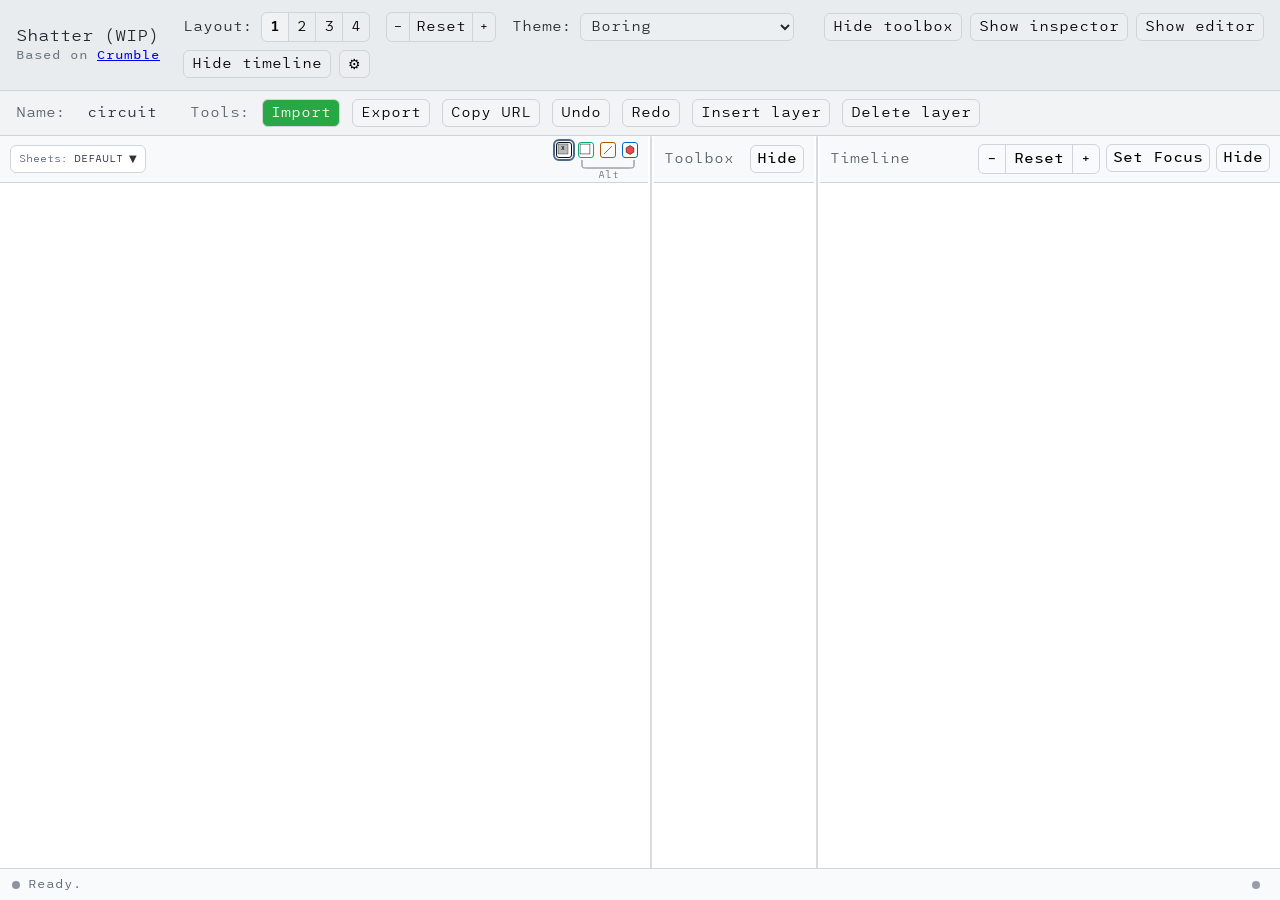
==== index.html @ cdebc97f "Nice logos in selection thingy" ====
<!doctype html>
<html lang="en">

<head>
  <meta charset="utf-8" />
  <meta name="viewport" content="width=device-width, initial-scale=1" />
  <title>Shatter – Skeleton (Milestone 1)</title>
  <style>
    :root {
      --border: #d0d7de;
      --text: #24292f;
      --bg: #ffffff;
      --muted: #f6f8fa;
      --accent: #0969da;
      --danger: #d1242f;
      --inspector-width: 320px;
      --timeline-width: 360px;
      --editor-width: 360px;
      --settings-width: 320px;
      /* Header shades (darkest at top). Adjust these to change tones. */
      --hdr-top: #e6eaef;    /* overall top header */
      --hdr-mid: #eef1f4;    /* toolbar header (import/export/etc.) */
      --hdr-panel: #f7f9fb;  /* individual panel headers */
    }

    * {
      box-sizing: border-box;
    }

    html,
    body {
      height: 100%;
    }

    body {
      font-family: var(--font-ui, system-ui, -apple-system, Segoe UI, Roboto, sans-serif);
      font-size: var(--font-size-base, 14px);
      margin: 0;
      color: var(--text);
      background: var(--bg);
      display: flex;
      flex-direction: column;
      min-height: 100vh;
    }

    header {
      display: flex;
      gap: 12px;
      align-items: center;
      padding: 12px 16px;
      border-bottom: 1px solid var(--border);
      position: sticky;
      top: 0;
      background: var(--hdr-top);
      z-index: 10;
    }

    h1 {
      font-size: 16px;
      margin: 0 12px 0 0;
      font-weight: 600; /* use semibold for Shatter title */
    }
    .title-wrap { display: flex; flex-direction: column; gap: 2px; }
    .subtitle { font-size: 12px; font-weight: 400; color: #6e7781; margin-top: 2px; }

    .toolbar {
      display: flex;
      gap: 8px;
      align-items: center;
      flex-wrap: wrap;
      flex: 1;
    }

    .spacer {
      flex: 1;
    }

    .btn {
      padding: 0 8px;
      border: 1px solid var(--btn-border-color);
      border-radius: var(--radius-btn);
      background: var(--btn-bg);
      cursor: pointer;
      font: inherit;
      display: inline-flex;
      align-items: center;
      justify-content: center;
      height: 28px;
      width: auto; /* content-sized width */
      white-space: nowrap;
      flex: 0 0 auto; /* don’t grow/shrink */
    }

    .seg {
      display: inline-flex;
      border: 1px solid var(--btn-border-color);
      border-radius: var(--radius-btn);
      overflow: hidden;
    }

    .seg button {
      padding: 0 8px;
      border: 0;
      background: var(--seg-btn-bg);
      cursor: pointer;
      font: inherit;
      display: inline-flex;
      align-items: center;
      justify-content: center;
      height: 28px;
      width: auto; /* content-sized */
      white-space: nowrap;
      flex: 0 0 auto;
    }

    .seg button+button {
      border-left: 1px solid var(--border);
    }

    .seg button.active {
      background: var(--seg-btn-bg-active);
      font-weight: 600;
    }

    .subbar {
      display: flex;
      gap: 12px;
      align-items: center;
      padding: 8px 16px;
      border-bottom: 1px solid var(--border);
      background: var(--hdr-mid);
    }

    .subbar .label {
      color: #57606a;
    }

    .subbar .name {
      padding: 4px 8px;
      border: 1px dashed transparent;
      border-radius: 4px;
      cursor: text;
      max-width: 40vw;
      white-space: nowrap;
      overflow: hidden;
      text-overflow: ellipsis;
    }

    .subbar .name:hover {
      border-color: var(--border);
    }

    .subbar .name.editing {
      background: var(--muted);
      border-color: var(--border);
      outline: none;
    }

    main {
      padding: 0px 0 0 0px;
      flex: 1;
      min-height: 0;
    }

    .workspace {
      display: flex;
      gap: 0;
      height: 100%;
    }

    .panels-wrap {
      flex: 1;
      min-width: 300px;
      margin-right: 0;
    }

    #panels {
      display: grid;
      gap: 0;
      height: 100%;
    }

    .layout-1 {
      grid-template-columns: 1fr;
      grid-template-rows: 1fr;
    }

    .layout-2 {
      grid-template-columns: 1fr 1fr;
      grid-template-rows: 1fr;
    }

    .layout-3 {
      grid-template-columns: 1fr 1fr 1fr;
      grid-template-rows: 1fr;
    }

    .layout-4 {
      grid-template-columns: 1fr 1fr;
      grid-template-rows: 1fr 1fr;
    }

    .panel {
      border: none;
      border-radius: 0;
      overflow: hidden;
      display: flex;
      flex-direction: column;
      min-height: 160px;
      background: var(--surface-bg, #fff);
    }

    /* Panel separators (only inner dividing lines) */
    #panels.layout-2 .panel:nth-child(2) {
      border-left: 1px solid var(--border);
    }

    #panels.layout-3 .panel:nth-child(2),
    #panels.layout-3 .panel:nth-child(3) {
      border-left: 1px solid var(--border);
    }

    #panels.layout-4 .panel:nth-child(2),
    #panels.layout-4 .panel:nth-child(4) {
      border-left: 1px solid var(--border);
    }

    #panels.layout-4 .panel:nth-child(3),
    #panels.layout-4 .panel:nth-child(4) {
      border-top: 1px solid var(--border);
    }

    .panel-header {
      display: flex;
      height: 47px;
      min-height: 47px;
      max-height: 47px;
      flex: 0 0 47px;
      align-items: center;
      justify-content: space-between;
      gap: 8px;
      padding: 8px 10px;
      border-bottom: 1px solid var(--border);
      overflow: visible;
      position: relative;
      z-index: 1;
      background: var(--hdr-panel);
    }

    .panel-header> :first-child {
      margin-right: auto;
    }

    .panel-title {
      font-weight: 600;
      color: #57606a;
    }

    .panel-body {
      flex: 1;
      position: relative;
      background: var(--surface-bg, #fff);
      display: flex;
      align-items: center;
      justify-content: center;
    }

    .panel-body canvas {
      width: 100%;
      height: 100%;
      display: block;
      filter: var(--canvas-filter, none);
    }

    /* Apply optional canvas filter to the timeline as well */
    #timeline-canvas {
      filter: var(--canvas-filter, none);
    }

    /* Selection widget */
    .sel-widget {
      display: flex;
      flex-direction: column;
      align-items: flex-start;
      gap: 2px;
      padding-top: 14px;
    }

    .sel-row {
      display: flex;
      gap: 6px;
      align-items: flex-start;
    }

    .sel-box {
      width: 16px;
      height: 16px;
      border: 1px solid var(--border);
      border-radius: 3px;
      background: #fff;
      position: relative;
    }

    .sel-box.gate {
      border-color: #111;
    }

    .sel-box.qubit {
      border-color: #0a7;
    }

    .sel-box.conn {
      border-color: #a50;
    }

    .sel-box.poly {
      border-color: #06c;
    }

    .sel-box.active {
      outline: 2px solid var(--accent);
      outline-offset: 1px;
    }

    .sel-group {
      position: relative;
      display: flex;
      gap: 6px;
      padding-bottom: 32px;
    }

    .sel-alt {
      font-size: 10px;
      color: #6e7781;
      position: absolute;
      left: 0;
      right: 0;
      text-align: center;
      top: 28px;
    }

    .sel-brace {
      position: absolute;
      left: 2px;
      right: 10px;
      bottom: 18px;
      height: 12px;
    }

    .sel-brace path {
      stroke: #6e7781;
      stroke-width: 1;
      fill: none;
    }

    /* Alt-active emphasis on selection widget */
    .sel-widget.alt-active .sel-alt { font-weight: 700; color: #111; }
    .sel-widget.alt-active .sel-brace path { stroke-width: 2; stroke: #111; }

    .flash {
      animation: flash 0.5s linear 1;
    }

    @keyframes flash {
      from {
        box-shadow: 0 0 0 0 var(--danger);
      }

      50% {
        box-shadow: 0 0 0 4px rgba(209, 36, 47, 0.25);
      }

      to {
        box-shadow: 0 0 0 0 var(--danger);
      }
    }
/* Inspector (global) */
    .inspector {
      width: var(--inspector-width);
      min-width: 0;
      border: none;
      border-radius: 0;
      background: var(--surface-bg, #fff);
      display: flex;
      flex-direction: column;
      overflow: hidden;
    }

    .inspector-header {
      padding: 8px 10px;
      border-bottom: 1px solid var(--border);
      color: #57606a;
      font-weight: 600;
      height: 47px;
      min-height: 47px;
      max-height: 47px;
      flex: 0 0 47px;
      display: flex;
      align-items: center;
      justify-content: space-between;
      background: var(--hdr-panel);
    }

    .inspector-left {
      display: flex;
      align-items: center;
      gap: 8px;
    }

    .inspector-title {
      font-weight: 600;
      color: #57606a;
    }

    .inspector-header .layer-info {
      margin-left: 0;
      font-weight: 500;
      color: #57606a;
    }

    .inspector-body {
      flex: 1;
      display: flex;
      align-items: stretch;
      justify-content: stretch;
      color: #6e7781;
      font-size: 12px;
    }

    #inspector-canvas {
      width: 100%;
      height: 100%;
      display: block;
    }

    .inspector.collapsed {
      width: 0 !important;
      border: none;
    }

    .inspector-header .right {
      float: right;
      display: flex;
      gap: 6px;
    }

    .inspector-resizer {
      width: 6px;
      cursor: col-resize;
      position: relative;
    }

    .inspector-resizer::after {
      content: "";
      position: absolute;
      top: 0;
      bottom: 0;
      left: 2px;
      width: 2px;
      background: var(--border);
      border-radius: 2px;
      opacity: 0.8;
    }
    /* Toolbox (global, fixed width, no resizer) */
    .toolbox {
      width: var(--markers-width);
      min-width: 0;
      border: none;
      border-radius: 0;
      background: var(--surface-bg, #fff);
      display: flex;
      flex-direction: column;
      overflow: hidden;
    }
    .toolbox-header {
      padding: 8px 10px;
      border-bottom: 1px solid var(--border);
      color: #57606a;
      font-weight: 600;
      height: 47px;
      min-height: 47px;
      max-height: 47px;
      flex: 0 0 47px;
      display: flex;
      align-items: center;
      justify-content: space-between;
      background: var(--hdr-panel);
    }
    .toolbox-title { font-weight: 600; color: #57606a; }
    .toolbox-body {
      flex: 1;
      display: flex;
      flex-direction: column;
      gap: 6px;
      padding: 8px;
      font-size: 12px;
      color: #24292f;
      overflow-y: auto;
    }
    .toolbox.collapsed { width: 0 !important; border: none; display: none !important; }
    .toolbox-border {
      width: 6px;
      cursor: default; /* not draggable; avoid resize cursor */
      position: relative;
    }

    .toolbox-border::after {
      content: "";
      position: absolute;
      top: 0;
      bottom: 0;
      left: 2px;
      width: 2px;
      background: var(--border);
      border-radius: 2px;
      opacity: 0.8;
    }
    /* Timeline (global) */
    .timeline {
      width: var(--timeline-width);
      min-width: 0;
      border: none;
      border-radius: 0;
      background: var(--surface-bg, #fff);
      display: flex;
      flex-direction: column;
      overflow: hidden;
    }

    .timeline-header {
      padding: 8px 10px;
      border-bottom: 1px solid var(--border);
      color: #57606a;
      font-weight: 600;
      height: 47px;
      min-height: 47px;
      max-height: 47px;
      flex: 0 0 47px;
      display: flex;
      align-items: center;
      justify-content: space-between;
      /* enable container queries for compact layer text */
      container-type: inline-size;
      background: var(--hdr-panel);
    }

    .timeline-left {
      display: flex;
      align-items: center;
      gap: 8px;
    }

    .timeline-title {
      font-weight: 600;
      color: #57606a;
    }

    .timeline-header .layer-info {
      margin-left: 0;
      font-weight: 500;
      color: #57606a;
    }
    .timeline-header .layer-info .full { display: inline; }
    .timeline-header .layer-info .compact { display: none; }
    @container (max-width: 570px) {
      .timeline-header .layer-info .full { display: none; }
      .timeline-header .layer-info .compact { display: inline; }
    }

    .timeline-body {
      flex: 1;
      display: flex;
      align-items: stretch;
      justify-content: stretch;
      color: #6e7781;
      font-size: 12px;
    }

    #timeline-canvas {
      width: 100%;
      height: 100%;
      display: block;
    }

    .timeline.collapsed { width: 0 !important; border: none; display: none !important; }

    .timeline-header .right {
      float: right;
      display: flex;
      gap: 6px;
    }

    .timeline-resizer {
      width: 6px;
      cursor: col-resize;
      position: relative;
    }

    .timeline-resizer::after {
      content: "";
      position: absolute;
      top: 0;
      bottom: 0;
      left: 2px;
      width: 2px;
      background: var(--border);
      border-radius: 2px;
      opacity: 0.8;
    }

    /* Editor (right) */
    .editor {
      width: var(--editor-width);
      min-width: 0;
      border: none;
      display: flex;
      flex-direction: column;
      background: var(--surface-bg, #fff);
    }
    .editor.resizing { cursor: col-resize; }
    .editor-header {
      display: flex;
      height: 47px;
      min-height: 47px;
      max-height: 47px;
      flex: 0 0 47px;
      align-items: center;
      justify-content: space-between;
      gap: 8px;
      padding: 8px 10px;
      border-bottom: 1px solid var(--border);
      background: var(--hdr-panel);
    }
    .editor-title { font-weight: inherit; color: #57606a; }
    .editor-body {
      flex: 1;
      display: flex;
      align-items: stretch;
      justify-content: stretch;
    }
    #editor-text {
      width: 100%;
      height: 100%;
      resize: none;
      border: 0;
      outline: none;
      font-family: var(--font-mono, ui-monospace, SFMono-Regular, Menlo, Monaco, Consolas, "Liberation Mono", "Courier New", monospace);
      font-size: 12px;
      line-height: 1.4;
      padding: 8px;
      color: var(--text);
    }
    .editor.collapsed { width: 0 !important; border: none; display: none !important; }
    .editor-resizer {
      width: 6px;
      cursor: col-resize;
      position: relative;
    }
    .editor-resizer::after {
      content: "";
      position: absolute;
      top: 0;
      bottom: 0;
      left: 2px;
      width: 2px;
      background: var(--border);
      border-radius: 2px;
      opacity: 0.8;
    }

    /* Settings (global, rightmost) */
    .settings { width: var(--settings-width); min-width: 0; border: none; border-radius: 0; background: var(--surface-bg, #fff); display: flex; flex-direction: column; overflow: hidden; }
    .settings-header { padding: 8px 10px; border-bottom: 1px solid var(--border); color: #57606a; font-weight: 600; height: 47px; min-height: 47px; max-height: 47px; flex: 0 0 47px; display: flex; align-items: center; justify-content: space-between; background: var(--hdr-panel); }
    .settings-title { font-weight: 600; color: #57606a; }
    .settings-body { flex: 1; position: relative; background: var(--surface-bg, #fff); display: block; overflow: auto; padding: 10px 14px; }
    .settings-body input,
    .settings-body textarea,
    .settings-body select { font: inherit; font-family: var(--font-ui, system-ui, -apple-system, Segoe UI, Roboto, sans-serif); }
    .settings-section { margin-bottom: 14px; }
    .settings-row, .kb-row { margin: 6px 0; }
    .settings.collapsed { width: 0 !important; border: none; display: none !important; }
    .settings-resizer { width: 6px; cursor: col-resize; position: relative; }
    .settings-resizer::after { content: ""; position: absolute; top: 0; bottom: 0; left: 2px; width: 2px; background: var(--border); border-radius: 2px; opacity: 0.8; }

    /* Consistent header button sizing across panels */
    .toolbox-header .btn,
    .inspector-header .btn,
    .timeline-header .btn,
    .editor-header .btn,
    .settings-header .btn { font-weight: 400; }
    .timeline-header .seg button { font-weight: 400; }

    /* Sheets dropdown button fixed size */
    .sheets-dd-button {
      height: 28px !important;
      width: auto !important;
      display: inline-flex;
      align-items: center;
      justify-content: center;
      background: var(--btn-bg);
      white-space: nowrap;
      flex: 0 0 auto;
    }
  </style>
  <!-- Theme overrides (colors, transparencies, radii) -->
  <link id="theme-link" rel="stylesheet" href="./src/styles/theme.css">
</head>

<body>
  <header>
    <div class="title-wrap">
      <h1>Shatter (WIP)</h1>
      <div class="subtitle">Based on <a href="https://algassert.com/crumble" target="_blank" rel="noopener noreferrer">Crumble</a></div>
    </div>
    <div class="toolbar">
      <span>Layout:</span>
      <div class="seg" id="layout-seg">
        <button data-layout="1" class="active">1</button>
        <button data-layout="2">2</button>
        <button data-layout="3">3</button>
        <button data-layout="4">4</button>
      </div>
      <div class="seg" id="panels-zoom-seg" style="margin-left:8px;">
        <button id="panels-zoom-out" title="Zoom out" style="padding:2px 6px;">−</button>
        <button id="panels-zoom-reset" title="Reset zoom" style="padding:2px 6px;">Reset</button>
        <button id="panels-zoom-in" title="Zoom in" style="padding:2px 6px;">+</button>
      </div>
      <!-- Theme selector -->
      <label for="theme-select" style="margin-left:8px;">Theme:</label>
      <select id="theme-select" style="height:28px; padding:0 6px; border:1px solid var(--btn-border-color); border-radius: var(--radius-btn); background: var(--btn-bg); font: inherit; color: var(--text);">
        <option value="boring">Boring</option>
        <option value="purple-charcoal">Marginally Less So</option>
        <option value="seventies">Groovy</option>
        <option value="quantum-hacker-bro">QU4NTu₼ H@CK3R BR0</option>
      </select>
      <div class="spacer"></div>
      <button class="btn" id="toolbox-toggle-global">Show toolbox</button>
      <button class="btn" id="inspector-toggle-global">Show inspector</button>
      <button class="btn" id="editor-toggle">Show editor</button>
      <button id="timeline-toggle-global" class="btn">Hide timeline</button>
      <button id="settings-toggle-global" class="btn" title="Toggle settings">⚙︎</button>
    </div>
  </header>
  <div class="subbar">
    <span class="label">Name:</span>
    <span id="circuit-name" class="name" title="Click to edit">circuit</span>
    <span class="label" style="margin-left:12px;">Tools:</span>
    <button class="btn" id="btn-import" style="background-color:#28a745; color:white;">Import</button>
    <button class="btn" id="btn-export">Export</button>
    <button class="btn" id="btn-copy-url" title="Copy URL to clipboard">Copy URL</button>
    <button class="btn" id="btn-undo" title="Undo (Ctrl/Cmd+Z)">Undo</button>
    <button class="btn" id="btn-redo" title="Redo (Shift+Ctrl/Cmd+Z)">Redo</button>
    <button class="btn" id="btn-insert-layer" title="Insert layer (Mod+Insert)">Insert layer</button>
    <button class="btn" id="btn-delete-layer" title="Delete layer (Mod+Delete)">Delete layer</button>
  </div>
  <main>
    <div class="workspace">
      <div class="panels-wrap">
        <div id="panels" class="layout-1"></div>
      </div>
      <!-- Toolbox panel (fixed width) -->
       <div class="toolbox-border" id="toolbox-border"></div>
      <div class="toolbox" id="toolbox">
        <div class="toolbox-header">
          <div class="toolbox-title">Toolbox</div>
          <div class="right">
            <button id="toolbox-toggle" title="Collapse toolbox" class="btn" style="padding:2px 6px;">Hide</button>
          </div>
        </div>
        <div class="toolbox-body" id="toolbox-body"></div>
      </div>
     <div class="inspector-resizer" id="inspector-resizer" title="Drag to resize inspector"></div>
      <div class="inspector" id="inspector" data-lpignore="true" data-min-width="250">
        <div class="inspector-header">
          <div class="inspector-left">
            <div class="inspector-title">Inspector</div>
            <span id="inspector-layer-info" class="layer-info"></span>
          </div>
          <span class="right">
            <button id="inspector-collapse-btn" title="Collapse inspector" class="btn" style="padding:2px 6px;">Hide</button>
          </span>
        </div>
        <div class="inspector-body" data-lpignore="true"><canvas id="inspector-canvas"></canvas></div>

      </div> 
      <div class="timeline-resizer" id="timeline-resizer" title="Drag to resize timeline"></div>
      <div class="timeline" id="timeline" data-min-width="460">
        <div class="timeline-header">
          <div class="timeline-left">
            <div class="timeline-title">Timeline</div>
            <span id="timeline-layer-info" class="layer-info"><span class="full"></span><span class="compact"></span></span>
          </div>
          <span class="right">
            <div class="seg" id="timeline-zoom-seg">
              <button id="timeline-zoom-out" title="Zoom out">−</button>
              <button id="timeline-zoom-reset" title="Reset zoom">Reset</button>
              <button id="timeline-zoom-in" title="Zoom in">+</button>
            </div>
            <button id="timeline-focus-toggle" title="Set/clear focus" class="btn" style="padding:2px 6px;">Set Focus</button>
            <button id="timeline-toggle" title="Collapse/expand" class="btn" style="padding:2px 6px;">Hide</button>
          </span>
        </div>
        <div class="timeline-body"><canvas id="timeline-canvas"></canvas></div>

      </div>
      <div class="editor-resizer" id="editor-resizer" title="Drag to resize editor"></div>
      <div class="editor" id="editor" data-min-width="440">

        <div class="editor-header">
          <div class="editor-title">Editor</div>
          <div class="right">
            <button class="btn" id="editor-reload" title="Reload editor text" style="padding:2px 6px;">Up to date</button>
            <button class="btn" id="editor-collapse-btn" title="Collapse editor" style="padding:2px 6px;">Hide</button>
          </div>
        </div>
        <div class="editor-body">
          <textarea id="editor-text" spellcheck="false" placeholder="Type here..."></textarea>
        </div>
      </div>
      <div class="settings-resizer" id="settings-resizer" title="Drag to resize settings"></div>
      <div class="settings" id="settings" data-lpignore="true" data-min-width="400">
        <div class="settings-header">
          <div class="settings-title">Settings</div>
          <div class="right">
            <button class="btn" id="settings-save-btn" title="Save settings" style="padding:2px 6px;">Save</button>
            <button class="btn" id="settings-export-btn" title="Export settings" style="padding:2px 6px;">Export</button>
            <button class="btn" id="settings-import-btn" title="Import settings" style="padding:2px 6px;">Import</button>
            <button class="btn" id="settings-collapse-btn" title="Collapse settings" style="padding:2px 6px;">Hide</button>
          </div>
        </div>
        <div class="settings-body" id="settings-body"></div>
      </div>
    </div>
  </main>
  <footer id="statusbar" title="Click to download status log"
    style="position:fixed; left:0; right:0; bottom:0; height:32px; border-top:1px solid var(--border); background:#f8fafc; display:flex; align-items:center; padding:0 12px; cursor:pointer; font-size:12px; color:#57606a; gap:12px;">
    <div id="status-left" style="display:flex; align-items:center; gap:8px; min-width:0; flex:1;">
      <span id="status-dot"
        style="display:inline-block; width:8px; height:8px; border-radius:50%; background:#8b949e;"></span>
      <span id="status-text" style="white-space:nowrap; overflow:hidden; text-overflow:ellipsis;">Ready.</span>
    </div>
    <div id="status-right"
      style="display:flex; align-items:center; gap:8px; min-width:0; flex:1; justify-content:flex-end; opacity:0.9;">
      <span id="status-dot-right"
        style="display:inline-block; width:8px; height:8px; border-radius:50%; background:#8b949e;"></span>
      <span id="status-text-right" style="white-space:nowrap; overflow:hidden; text-overflow:ellipsis;"></span>
    </div>
  </footer>
  <script type="module" src="./src/shatter_main.js"></script>
</body>

</html>
---- src/styles/theme.css ----
:root {
  /* Base colors */
  --border: #cfd4da;
  --text: #24292f;
  --bg: #ffffff;
  /* Surfaces (panels/canvases) background; default links to --bg */
  --surface-bg: var(--bg);
  /* Optional per-panel backgrounds (fallback to --surface-bg) */
  --panel-bg-1: var(--surface-bg);
  --panel-bg-2: var(--surface-bg);
  --panel-bg-3: var(--surface-bg);
  --panel-bg-4: var(--surface-bg);
  /* Canvas post-processing filter (e.g., invert for dark themes). */
  --canvas-filter: none;
  --muted: #f6f8fa;
  --accent: #4b6a88;  /* muted blue */
  --danger: #b04a4a;  /* muted red */

  /* Header shades (darkest at top). Edit these to retheme headers. */
  --hdr-top: #e9ecef;    /* overall top header */
  --hdr-mid: #f1f3f5;    /* toolbar header (import/export/etc.) */
  --hdr-panel: #f8f9fb;  /* individual panel headers */

  /* Button styling */
  --radius-btn: 6px;                 /* button & segmented control corner radius */
  --btn-border-color: var(--border); /* border color for buttons */
  --btn-bg: rgba(255, 255, 255, 0.15);         /* normal buttons (transparent) */
  --btn-bg-active: rgba(255, 255, 255, 0.30);  /* highlighted/active variant */
  --seg-btn-bg: rgba(255, 255, 255, 0.10);     /* segmented control buttons */
  --seg-btn-bg-active: rgba(255, 255, 255, 0.30);

  /* Fonts */
  /* Default UI + editor font now League Mono (falls back gracefully) */
  --font-ui: "League Mono", "Ostrich Sans", system-ui, -apple-system, Segoe UI, Roboto, sans-serif;
  --font-mono: "League Mono", ui-monospace, SFMono-Regular, Menlo, Monaco, Consolas, "Liberation Mono", "Courier New", monospace;
  /* Display font for headings */
  --font-display: "League Mono", var(--font-ui);
  --font-display-weight: 300; /* 300=Light, 400=Regular, 500=Medium, 700=Bold, 900=Black */
  --font-ui-weight: 300;      /* default UI weight (Light) */

  /* Base font size for UI */
  --font-size-base: 14px;

  /* Panels: toolbox width */
  --markers-width: 160px; /* adjust to make the toolbox wider/narrower */
}

/* Ostrich Sans removed; using League Mono */

/* Apply display font to headings (optional). Controlled by --font-display. */
h1,
.panel-title,
.timeline-title,
.settings-title,
.toolbox-title,
.inspector-title,
.editor-title {
  font-family: var(--font-display, var(--font-ui));
  font-weight: var(--font-display-weight, 700);
}

/* Apply default UI weight globally */
body { font-weight: var(--font-ui-weight, 500); }

/*
 * Self-hosted font (optional): League Mono from The League of Moveable Type
 * Place WOFF files in src/assets/fonts/league-mono/ and update the src URLs if filenames differ.
 * Common names:
 *   - LeagueMono-Regular.woff  (400)
 *   - LeagueMono-Bold.woff     (700)
 *   - LeagueMono-Light.woff    (300)  [optional]
 *   - LeagueMono-Medium.woff   (500)  [optional]
 */
@font-face {
  font-family: "League Mono";
  src: url("../assets/fonts/LeagueMono-Regular.woff") format("woff");
  font-weight: 400;
  font-style: normal;
  font-display: swap;
}
@font-face {
  font-family: "League Mono";
  src: url("../assets/fonts/LeagueMono-Medium.woff") format("woff");
  font-weight: 500;
  font-style: normal;
  font-display: swap;
}
@font-face {
  font-family: "League Mono";
  src: url("../assets/fonts/LeagueMono-Bold.woff") format("woff");
  font-weight: 700;
  font-style: normal;
  font-display: swap;
}
@font-face {
  font-family: "League Mono";
  src: url("../assets/fonts/LeagueMono-SemiBold.woff") format("woff");
  font-weight: 600;
  font-style: normal;
  font-display: swap;
}
@font-face {
  font-family: "League Mono";
  src: url("../assets/fonts/LeagueMono-Light.woff") format("woff");
  font-weight: 300;
  font-style: normal;
  font-display: swap;
}

/*
How to customize
----------------
- Change header tones: --hdr-top, --hdr-mid, --hdr-panel
- Change button translucency: --btn-bg, --btn-bg-active, --seg-btn-bg, --seg-btn-bg-active
- Change button roundness: --radius-btn
- Border color uses --btn-border-color (defaults to --border)
*/
/* Per-panel background colors via CSS variables */
#panels .panel:nth-child(1) { background: var(--panel-bg-1, var(--surface-bg)); }
#panels .panel:nth-child(1) .panel-body { background: var(--panel-bg-1, var(--surface-bg)); }
#panels .panel:nth-child(2) { background: var(--panel-bg-2, var(--surface-bg)); }
#panels .panel:nth-child(2) .panel-body { background: var(--panel-bg-2, var(--surface-bg)); }
#panels .panel:nth-child(3) { background: var(--panel-bg-3, var(--surface-bg)); }
#panels .panel:nth-child(3) .panel-body { background: var(--panel-bg-3, var(--surface-bg)); }
#panels .panel:nth-child(4) { background: var(--panel-bg-4, var(--surface-bg)); }
#panels .panel:nth-child(4) .panel-body { background: var(--panel-bg-4, var(--surface-bg)); }
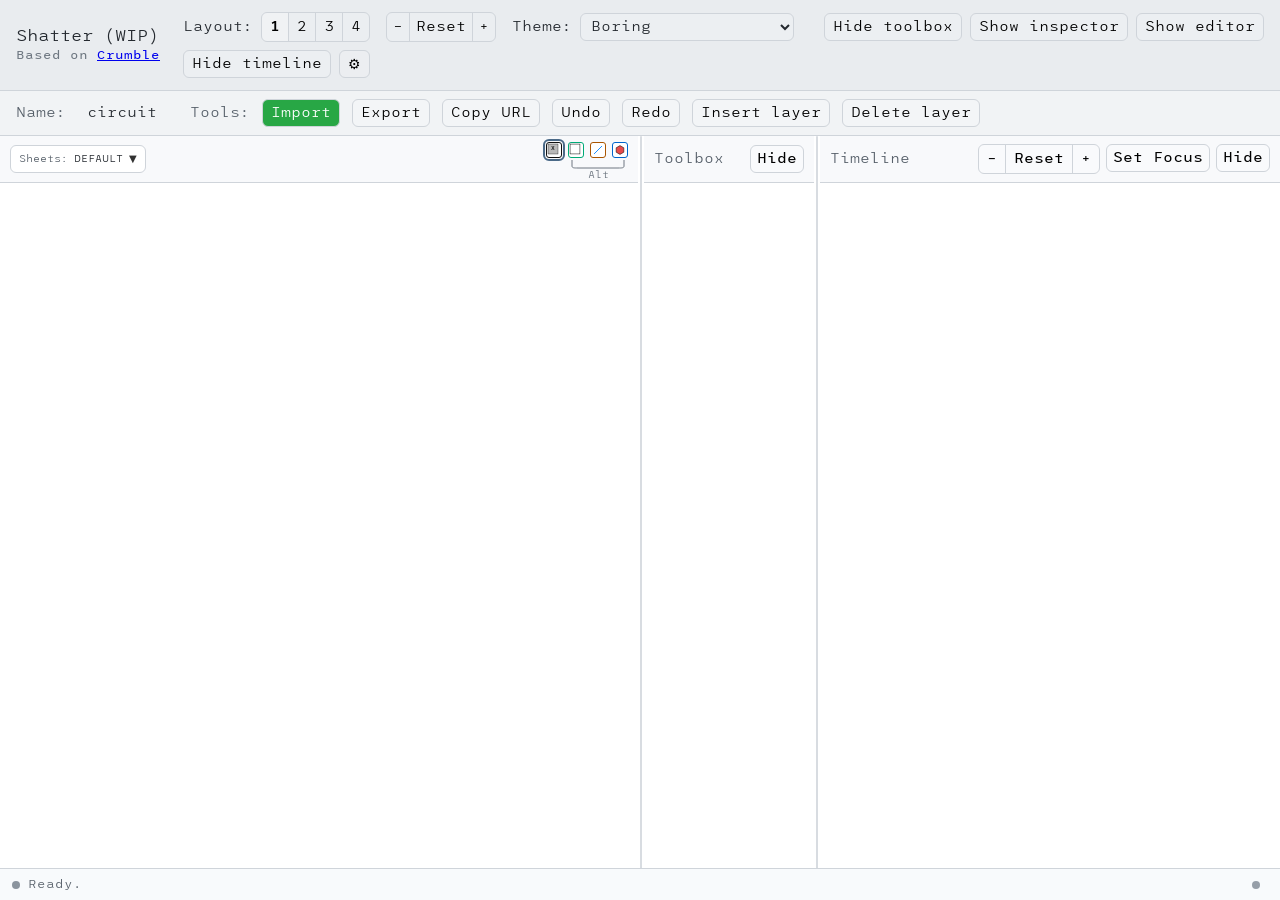
==== commit 980bbdd8: "Gate buttons in" ====
--- a/index.html
+++ b/index.html
@@ -354,8 +354,8 @@
     }
 
     /* Alt-active emphasis on selection widget */
-    .sel-widget.alt-active .sel-alt { font-weight: 700; color: #111; }
-    .sel-widget.alt-active .sel-brace path { stroke-width: 2; stroke: #111; }
+    .sel-widget.alt-active .sel-alt { font-weight: 700; color: var(--sel-alt-active, #111); }
+    .sel-widget.alt-active .sel-brace path { stroke-width: 2; stroke: var(--sel-alt-stroke-active, #111); }
 
     .flash {
       animation: flash 0.5s linear 1;
@@ -494,7 +494,7 @@
       gap: 6px;
       padding: 8px;
       font-size: 12px;
-      color: #24292f;
+      color: var(--text);
       overflow-y: auto;
     }
     .toolbox.collapsed { width: 0 !important; border: none; display: none !important; }
@@ -733,6 +733,7 @@
         <option value="seventies">Groovy</option>
         <option value="quantum-hacker-bro">QU4NTu₼ H@CK3R BR0</option>
       </select>
+      <img id="theme-badge" alt="" style="height:28px; display:none; margin-left:8px; border-radius:4px; object-fit:cover;" />
       <div class="spacer"></div>
       <button class="btn" id="toolbox-toggle-global">Show toolbox</button>
       <button class="btn" id="inspector-toggle-global">Show inspector</button>
@@ -833,16 +834,16 @@
     </div>
   </main>
   <footer id="statusbar" title="Click to download status log"
-    style="position:fixed; left:0; right:0; bottom:0; height:32px; border-top:1px solid var(--border); background:#f8fafc; display:flex; align-items:center; padding:0 12px; cursor:pointer; font-size:12px; color:#57606a; gap:12px;">
+    style="position:fixed; left:0; right:0; bottom:0; height:32px; border-top:1px solid var(--border); background: var(--status-bg, #f8fafc); display:flex; align-items:center; padding:0 12px; cursor:pointer; font-size:12px; color: var(--status-fg, #57606a); gap:12px;">
     <div id="status-left" style="display:flex; align-items:center; gap:8px; min-width:0; flex:1;">
       <span id="status-dot"
-        style="display:inline-block; width:8px; height:8px; border-radius:50%; background:#8b949e;"></span>
+        style="display:inline-block; width:8px; height:8px; border-radius:50%; background: var(--status-dot, #8b949e);"></span>
       <span id="status-text" style="white-space:nowrap; overflow:hidden; text-overflow:ellipsis;">Ready.</span>
     </div>
     <div id="status-right"
       style="display:flex; align-items:center; gap:8px; min-width:0; flex:1; justify-content:flex-end; opacity:0.9;">
       <span id="status-dot-right"
-        style="display:inline-block; width:8px; height:8px; border-radius:50%; background:#8b949e;"></span>
+        style="display:inline-block; width:8px; height:8px; border-radius:50%; background: var(--status-dot, #8b949e);"></span>
       <span id="status-text-right" style="white-space:nowrap; overflow:hidden; text-overflow:ellipsis;"></span>
     </div>
   </footer>
--- a/src/styles/theme.css
+++ b/src/styles/theme.css
@@ -42,7 +42,7 @@
   --font-size-base: 14px;
 
   /* Panels: toolbox width */
-  --markers-width: 160px; /* adjust to make the toolbox wider/narrower */
+  --markers-width: 170px; /* adjust to make the toolbox wider/narrower */
 }
 
 /* Ostrich Sans removed; using League Mono */
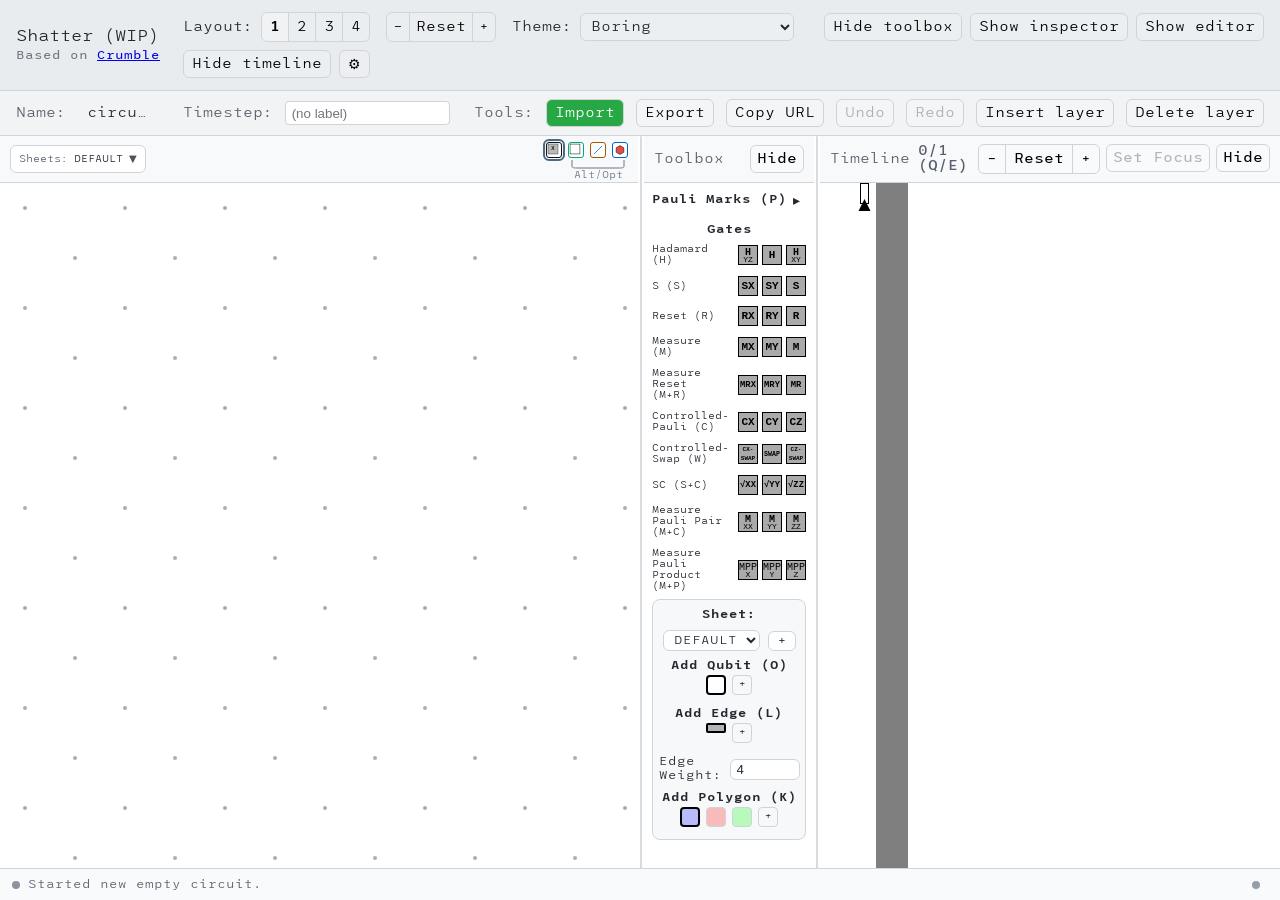
==== commit 4e70f3cc: "colour tools and bookmarks v1" ====
--- a/index.html
+++ b/index.html
@@ -745,6 +745,8 @@
   <div class="subbar">
     <span class="label">Name:</span>
     <span id="circuit-name" class="name" title="Click to edit">circuit</span>
+    <span class="label" style="margin-left:12px;">Timestep:</span>
+    <input id="timestep-label" type="text" placeholder="(no label)" style="height:24px; padding:2px 6px; border:1px solid var(--border); border-radius:4px; background:var(--bg); color:var(--text); min-width:140px;" />
     <span class="label" style="margin-left:12px;">Tools:</span>
     <button class="btn" id="btn-import" style="background-color:#28a745; color:white;">Import</button>
     <button class="btn" id="btn-export">Export</button>
--- a/src/styles/theme.css
+++ b/src/styles/theme.css
@@ -15,6 +15,8 @@
   --muted: #f6f8fa;
   --accent: #4b6a88;  /* muted blue */
   --danger: #b04a4a;  /* muted red */
+  /* Chord highlight color (used for chord-held buttons and marks header) */
+  --chord-hilite: #ffd54f; /* warm yellow */
 
   /* Header shades (darkest at top). Edit these to retheme headers. */
   --hdr-top: #e9ecef;    /* overall top header */
@@ -43,6 +45,9 @@
 
   /* Panels: toolbox width */
   --markers-width: 170px; /* adjust to make the toolbox wider/narrower */
+
+  /* Lattice dots (panels) */
+  --lattice-dot: #a8aeb6; /* slightly darker grey */
 }
 
 /* Ostrich Sans removed; using League Mono */
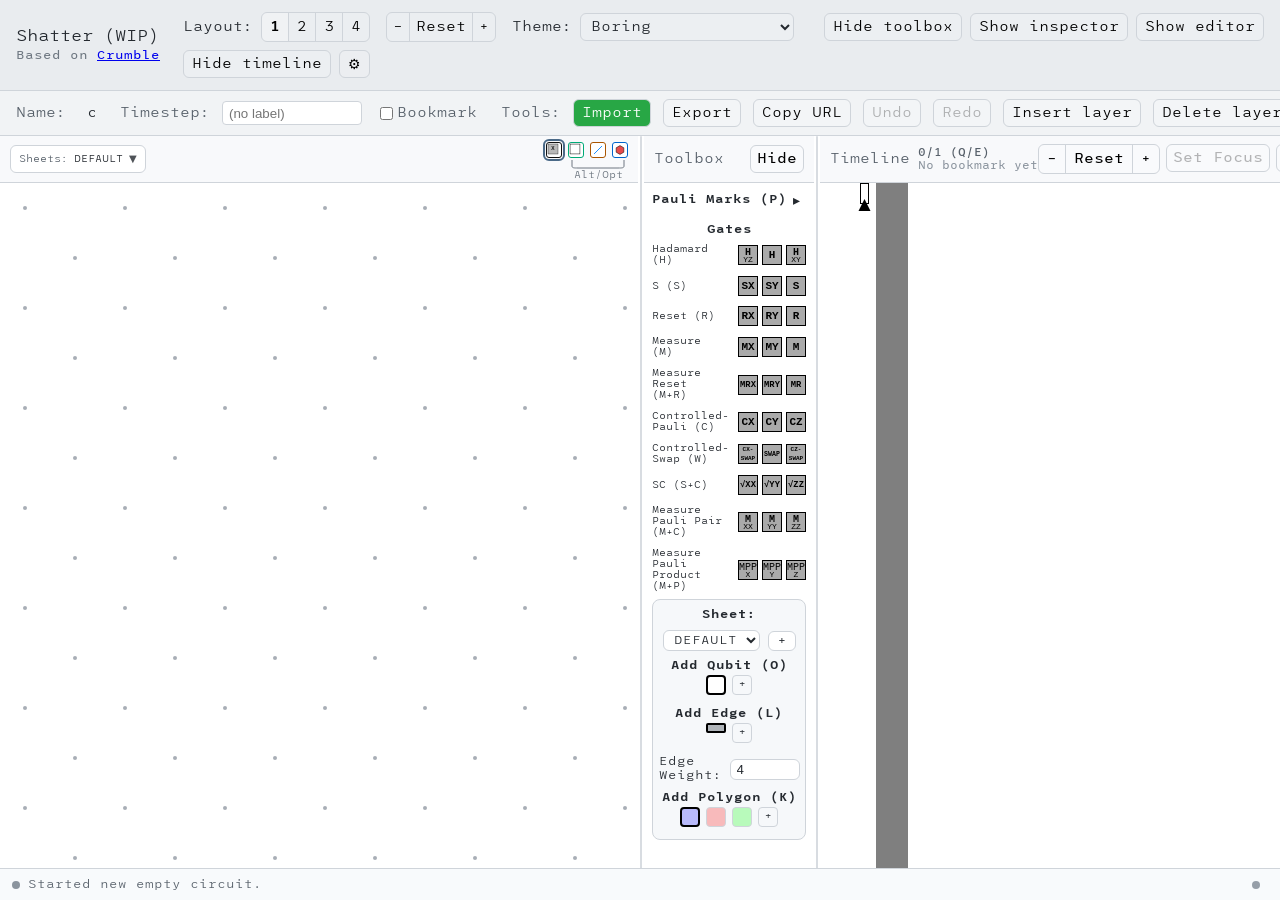
==== commit d3cb8234: "Tick bookmarks, labels on all ticks, docs Bookmarks are an optional BOOKMARK=TRUE argument on the ex" ====
--- a/index.html
+++ b/index.html
@@ -559,12 +559,38 @@
       margin-left: 0;
       font-weight: 500;
       color: #57606a;
-    }
+      display: flex;
+      flex-direction: column;
+      justify-content: center;
+      min-width: 0;
+      line-height: 1.25;
+    }
+    /* Line 1: "Layer n/m. Use Q/E to move." — smaller than the panel title. */
+    .timeline-header .layer-info .li-line1 { font-size: 11px; white-space: nowrap; }
+    /* Line 2: bookmark state, then a smaller modifier hint. */
+    .timeline-header .layer-info .li-line2 {
+      display: flex;
+      align-items: baseline;
+      gap: 6px;
+      min-width: 0;
+      white-space: nowrap;
+    }
+    .timeline-header .layer-info .li-line2 .bk {
+      font-size: 10.5px;
+      font-weight: 500;
+      color: #57606a;
+      overflow: hidden;
+      text-overflow: ellipsis;
+    }
+    .timeline-header .layer-info .li-line2 .bk.none { color: #8b949e; font-weight: 400; }
+    .timeline-header .layer-info .li-line2 .bk .bk-name { font-weight: 600; }
+    .timeline-header .layer-info .li-line2 .hint { font-size: 9px; color: #8b949e; font-weight: 400; }
     .timeline-header .layer-info .full { display: inline; }
     .timeline-header .layer-info .compact { display: none; }
     @container (max-width: 570px) {
       .timeline-header .layer-info .full { display: none; }
       .timeline-header .layer-info .compact { display: inline; }
+      .timeline-header .layer-info .li-line2 .hint { display: none; }
     }
 
     .timeline-body {
@@ -747,6 +773,9 @@
     <span id="circuit-name" class="name" title="Click to edit">circuit</span>
     <span class="label" style="margin-left:12px;">Timestep:</span>
     <input id="timestep-label" type="text" placeholder="(no label)" style="height:24px; padding:2px 6px; border:1px solid var(--border); border-radius:4px; background:var(--bg); color:var(--text); min-width:140px;" />
+    <label id="timestep-bookmark-wrap" class="label" title="Bookmark this tick (hop with Ctrl+Q / Ctrl+E)" style="margin-left:6px; display:inline-flex; align-items:center; gap:4px; cursor:pointer; user-select:none;">
+      <input id="timestep-bookmark" type="checkbox" style="margin:0; cursor:pointer;" />Bookmark
+    </label>
     <span class="label" style="margin-left:12px;">Tools:</span>
     <button class="btn" id="btn-import" style="background-color:#28a745; color:white;">Import</button>
     <button class="btn" id="btn-export">Export</button>
@@ -791,7 +820,7 @@
         <div class="timeline-header">
           <div class="timeline-left">
             <div class="timeline-title">Timeline</div>
-            <span id="timeline-layer-info" class="layer-info"><span class="full"></span><span class="compact"></span></span>
+            <span id="timeline-layer-info" class="layer-info"><span class="li-line1"><span class="full"></span><span class="compact"></span></span><span class="li-line2"><span class="bk"></span><span class="hint"></span></span></span>
           </div>
           <span class="right">
             <div class="seg" id="timeline-zoom-seg">
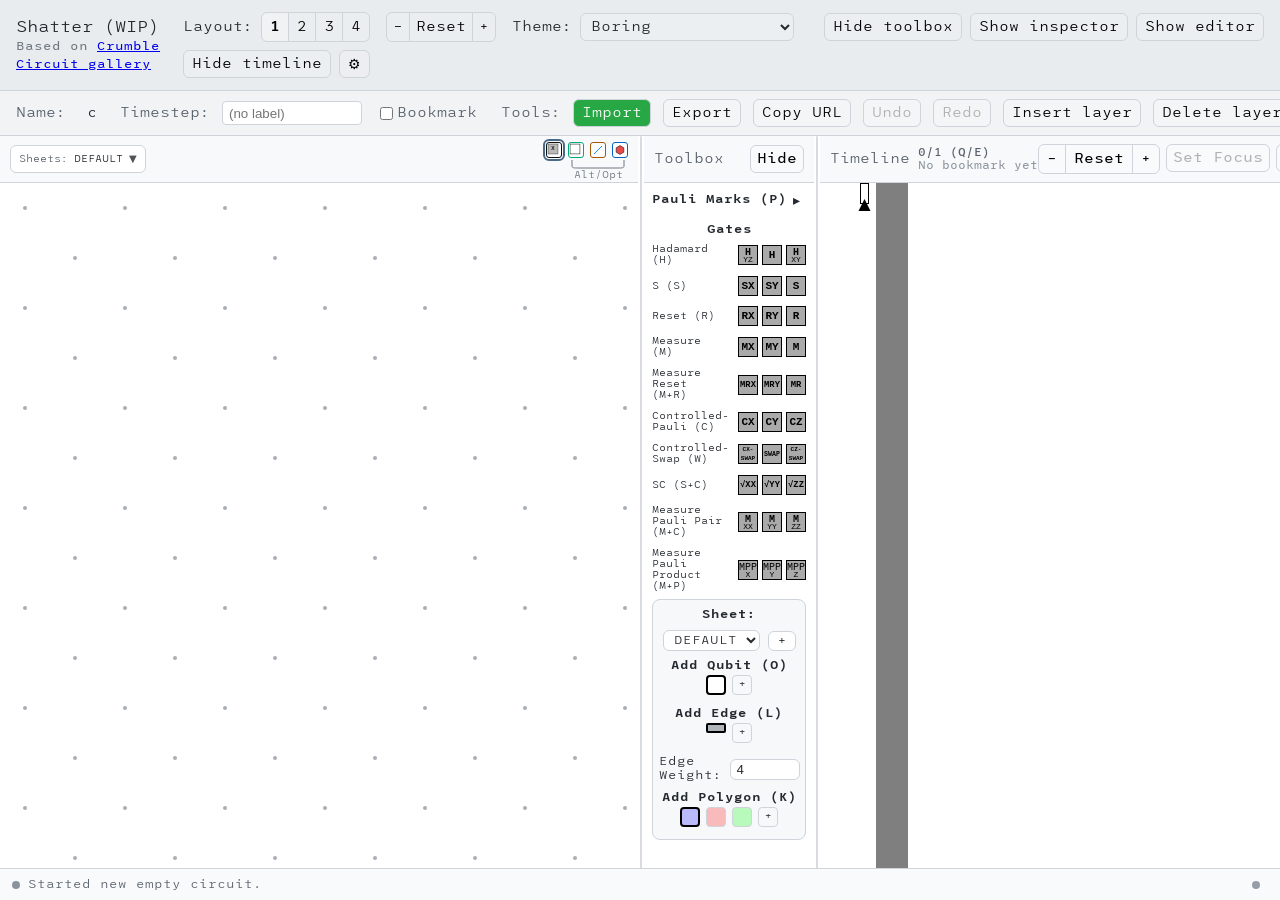
==== commit f3556f2c: "Gallery link in the header, and the Figure 2 layout - A "Circuit gallery" link under "Based on Crumb" ====
--- a/index.html
+++ b/index.html
@@ -737,6 +737,7 @@
     <div class="title-wrap">
       <h1>Shatter (WIP)</h1>
       <div class="subtitle">Based on <a href="https://algassert.com/crumble" target="_blank" rel="noopener noreferrer">Crumble</a></div>
+      <div class="subtitle"><a href="circuits/">Circuit gallery</a></div>
     </div>
     <div class="toolbar">
       <span>Layout:</span>
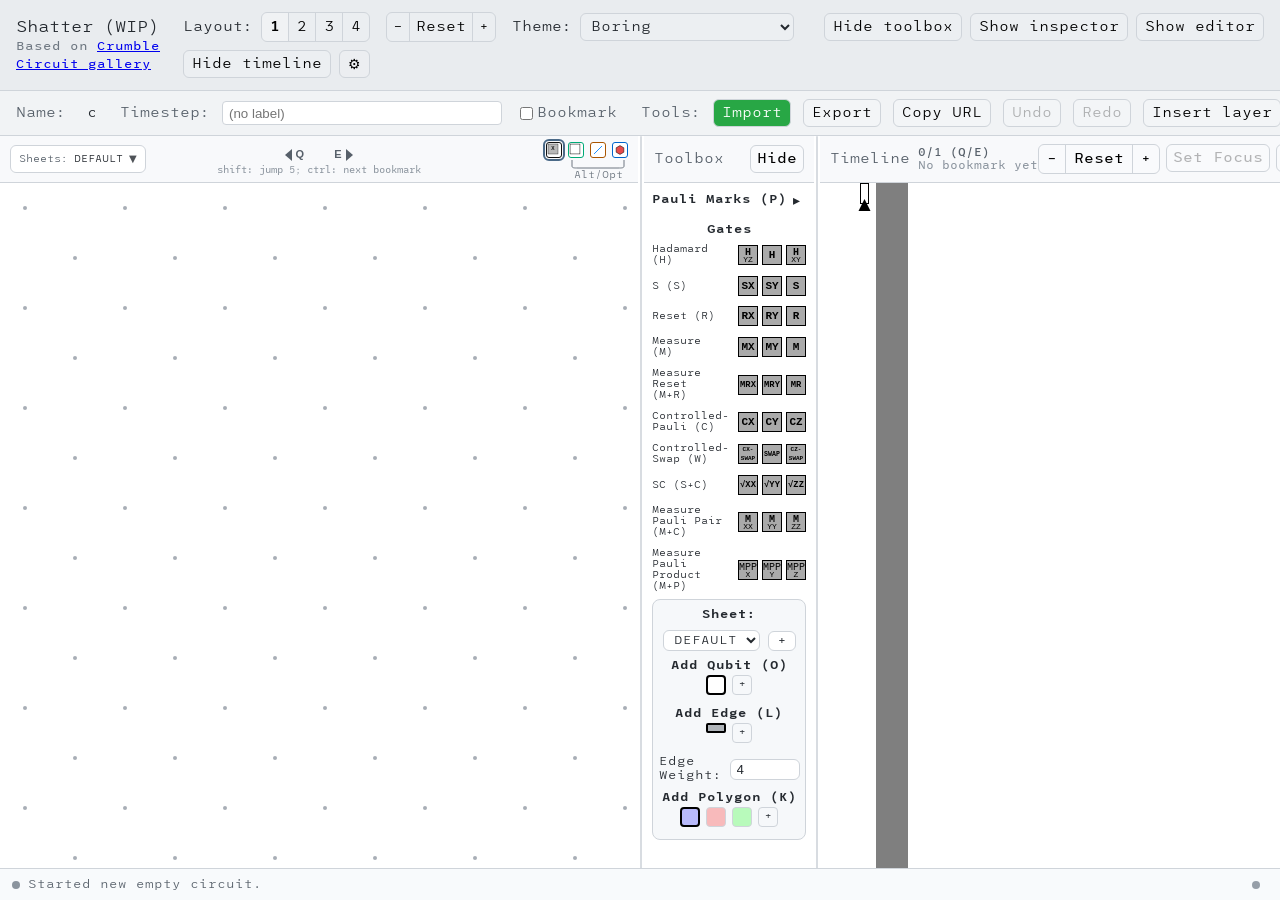
==== commit 50db8867: "Centred layer-navigation triangles in the first panel's header Two triangles with their Q/E key lett" ====
--- a/index.html
+++ b/index.html
@@ -245,6 +245,95 @@
       position: relative;
       z-index: 1;
       background: var(--hdr-panel);
+      container-type: inline-size;
+    }
+
+    /* Centred layer-navigation control (panel 1 only). Absolutely positioned so
+       it stays centred in the bar whatever the left/right content weighs. */
+    .panel-nav {
+      /* Themed via these, so a theme can recolour the control without
+         restating its layout. See src/styles/theme-hacker.css. */
+      --pn-fg: #57606a;
+      --pn-fg-strong: #24292f;
+      --pn-hint-fg: #8b949e;
+      --pn-glow: none;
+      --pn-text-glow: none;
+      position: absolute;
+      left: 50%;
+      top: 0;
+      transform: translateX(-50%);
+      height: 47px;
+      display: flex;
+      flex-direction: column;
+      align-items: center;
+      justify-content: center;
+      gap: 1px;
+      pointer-events: none;   /* let the bar behind stay clickable */
+      user-select: none;
+    }
+
+    .panel-nav .pn-row {
+      display: flex;
+      align-items: center;
+      gap: 10px;
+      pointer-events: auto;
+    }
+
+    /* No chrome: the triangle and its letter are the control. */
+    .panel-nav .pn-btn {
+      display: inline-flex;
+      align-items: center;
+      justify-content: center;
+      gap: 3px;
+      padding: 0;
+      height: 20px;
+      line-height: 1;
+      border: 0;
+      background: none;
+      color: var(--pn-fg);
+      cursor: pointer;
+      filter: var(--pn-glow);
+      /* Triangles grow sideways with the modifier; reserve the widest
+         footprint so the pair does not jitter as it changes. */
+      min-width: 40px;
+    }
+
+    .panel-nav .pn-btn:hover { color: var(--pn-fg-strong); }
+    .panel-nav .pn-btn:active { transform: translateY(1px); }
+    .panel-nav .pn-btn:focus-visible { outline: 1px solid var(--border); outline-offset: 2px; }
+
+    .panel-nav .pn-tri { display: inline-flex; align-items: center; }
+    .panel-nav .pn-key { font-size: 11px; font-weight: 600; letter-spacing: 0.02em; }
+
+    .panel-nav .pn-hint {
+      font-size: 9px;
+      color: var(--pn-hint-fg);
+      white-space: nowrap;
+      pointer-events: none;
+    }
+
+    /* The whole phrase emboldens, not just the modifier's name. */
+    .panel-nav .pn-mod { font-weight: 400; }
+    .panel-nav .pn-mod.active { font-weight: 700; color: var(--pn-fg-strong); text-shadow: var(--pn-text-glow); }
+
+    .panel-nav.mod-ctrl .pn-btn, .panel-nav.mod-shift .pn-btn { color: var(--pn-fg-strong); }
+
+    /* Keep the header's left content clear of the centred control. The cap is
+       half the bar less half the control, so it tracks the control's width. */
+    .panel-header.has-nav > :first-child { max-width: calc(50% - 115px); min-width: 0; overflow: hidden; }
+
+    /* A narrow panel (multi-panel layouts) cannot carry the hint line without
+       colliding with the sheets dropdown; drop it and keep the buttons. The
+       control is then much narrower, so the left content may have more room. */
+    @container (max-width: 420px) {
+      .panel-nav .pn-hint { display: none; }
+      .panel-header.has-nav > :first-child { max-width: calc(50% - 55px); }
+    }
+    /* Below this the buttons themselves no longer fit beside anything else,
+       so give up rather than overlap. */
+    @container (max-width: 170px) {
+      .panel-nav { display: none; }
+      .panel-header.has-nav > :first-child { max-width: none; }
     }
 
     .panel-header> :first-child {
@@ -773,7 +862,7 @@
     <span class="label">Name:</span>
     <span id="circuit-name" class="name" title="Click to edit">circuit</span>
     <span class="label" style="margin-left:12px;">Timestep:</span>
-    <input id="timestep-label" type="text" placeholder="(no label)" style="height:24px; padding:2px 6px; border:1px solid var(--border); border-radius:4px; background:var(--bg); color:var(--text); min-width:140px;" />
+    <input id="timestep-label" type="text" placeholder="(no label)" style="height:24px; padding:2px 6px; border:1px solid var(--border); border-radius:4px; background:var(--bg); color:var(--text); min-width:280px;" />
     <label id="timestep-bookmark-wrap" class="label" title="Bookmark this tick (hop with Ctrl+Q / Ctrl+E)" style="margin-left:6px; display:inline-flex; align-items:center; gap:4px; cursor:pointer; user-select:none;">
       <input id="timestep-bookmark" type="checkbox" style="margin:0; cursor:pointer;" />Bookmark
     </label>
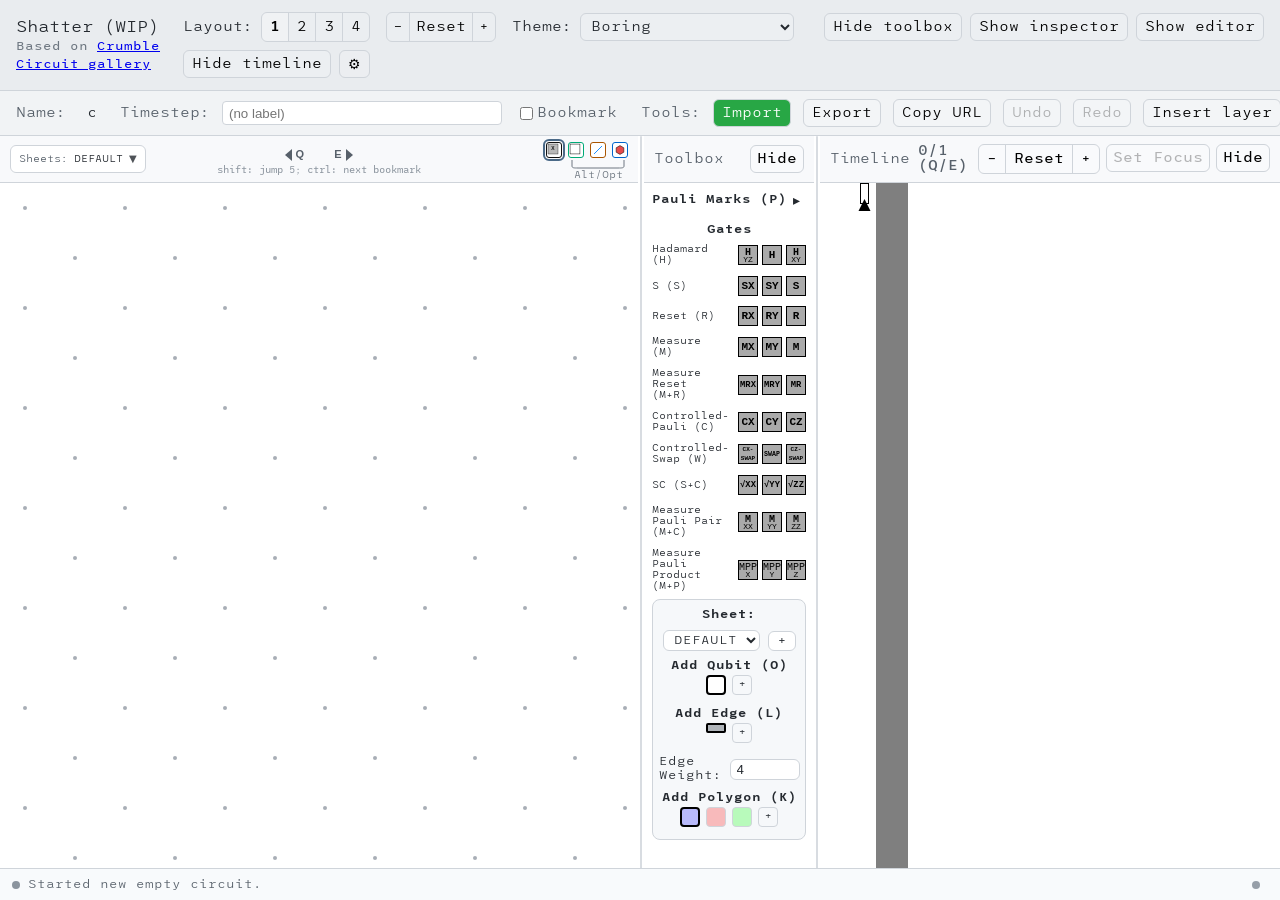
==== commit e77c7ce7: "Drop the bookmark line from the timeline header The header is a fixed 47px, as every other panel hea" ====
--- a/index.html
+++ b/index.html
@@ -648,38 +648,12 @@
       margin-left: 0;
       font-weight: 500;
       color: #57606a;
-      display: flex;
-      flex-direction: column;
-      justify-content: center;
-      min-width: 0;
-      line-height: 1.25;
-    }
-    /* Line 1: "Layer n/m. Use Q/E to move." — smaller than the panel title. */
-    .timeline-header .layer-info .li-line1 { font-size: 11px; white-space: nowrap; }
-    /* Line 2: bookmark state, then a smaller modifier hint. */
-    .timeline-header .layer-info .li-line2 {
-      display: flex;
-      align-items: baseline;
-      gap: 6px;
-      min-width: 0;
-      white-space: nowrap;
-    }
-    .timeline-header .layer-info .li-line2 .bk {
-      font-size: 10.5px;
-      font-weight: 500;
-      color: #57606a;
-      overflow: hidden;
-      text-overflow: ellipsis;
-    }
-    .timeline-header .layer-info .li-line2 .bk.none { color: #8b949e; font-weight: 400; }
-    .timeline-header .layer-info .li-line2 .bk .bk-name { font-weight: 600; }
-    .timeline-header .layer-info .li-line2 .hint { font-size: 9px; color: #8b949e; font-weight: 400; }
+    }
     .timeline-header .layer-info .full { display: inline; }
     .timeline-header .layer-info .compact { display: none; }
     @container (max-width: 570px) {
       .timeline-header .layer-info .full { display: none; }
       .timeline-header .layer-info .compact { display: inline; }
-      .timeline-header .layer-info .li-line2 .hint { display: none; }
     }
 
     .timeline-body {
@@ -910,7 +884,7 @@
         <div class="timeline-header">
           <div class="timeline-left">
             <div class="timeline-title">Timeline</div>
-            <span id="timeline-layer-info" class="layer-info"><span class="li-line1"><span class="full"></span><span class="compact"></span></span><span class="li-line2"><span class="bk"></span><span class="hint"></span></span></span>
+            <span id="timeline-layer-info" class="layer-info"><span class="full"></span><span class="compact"></span></span>
           </div>
           <span class="right">
             <div class="seg" id="timeline-zoom-seg">
